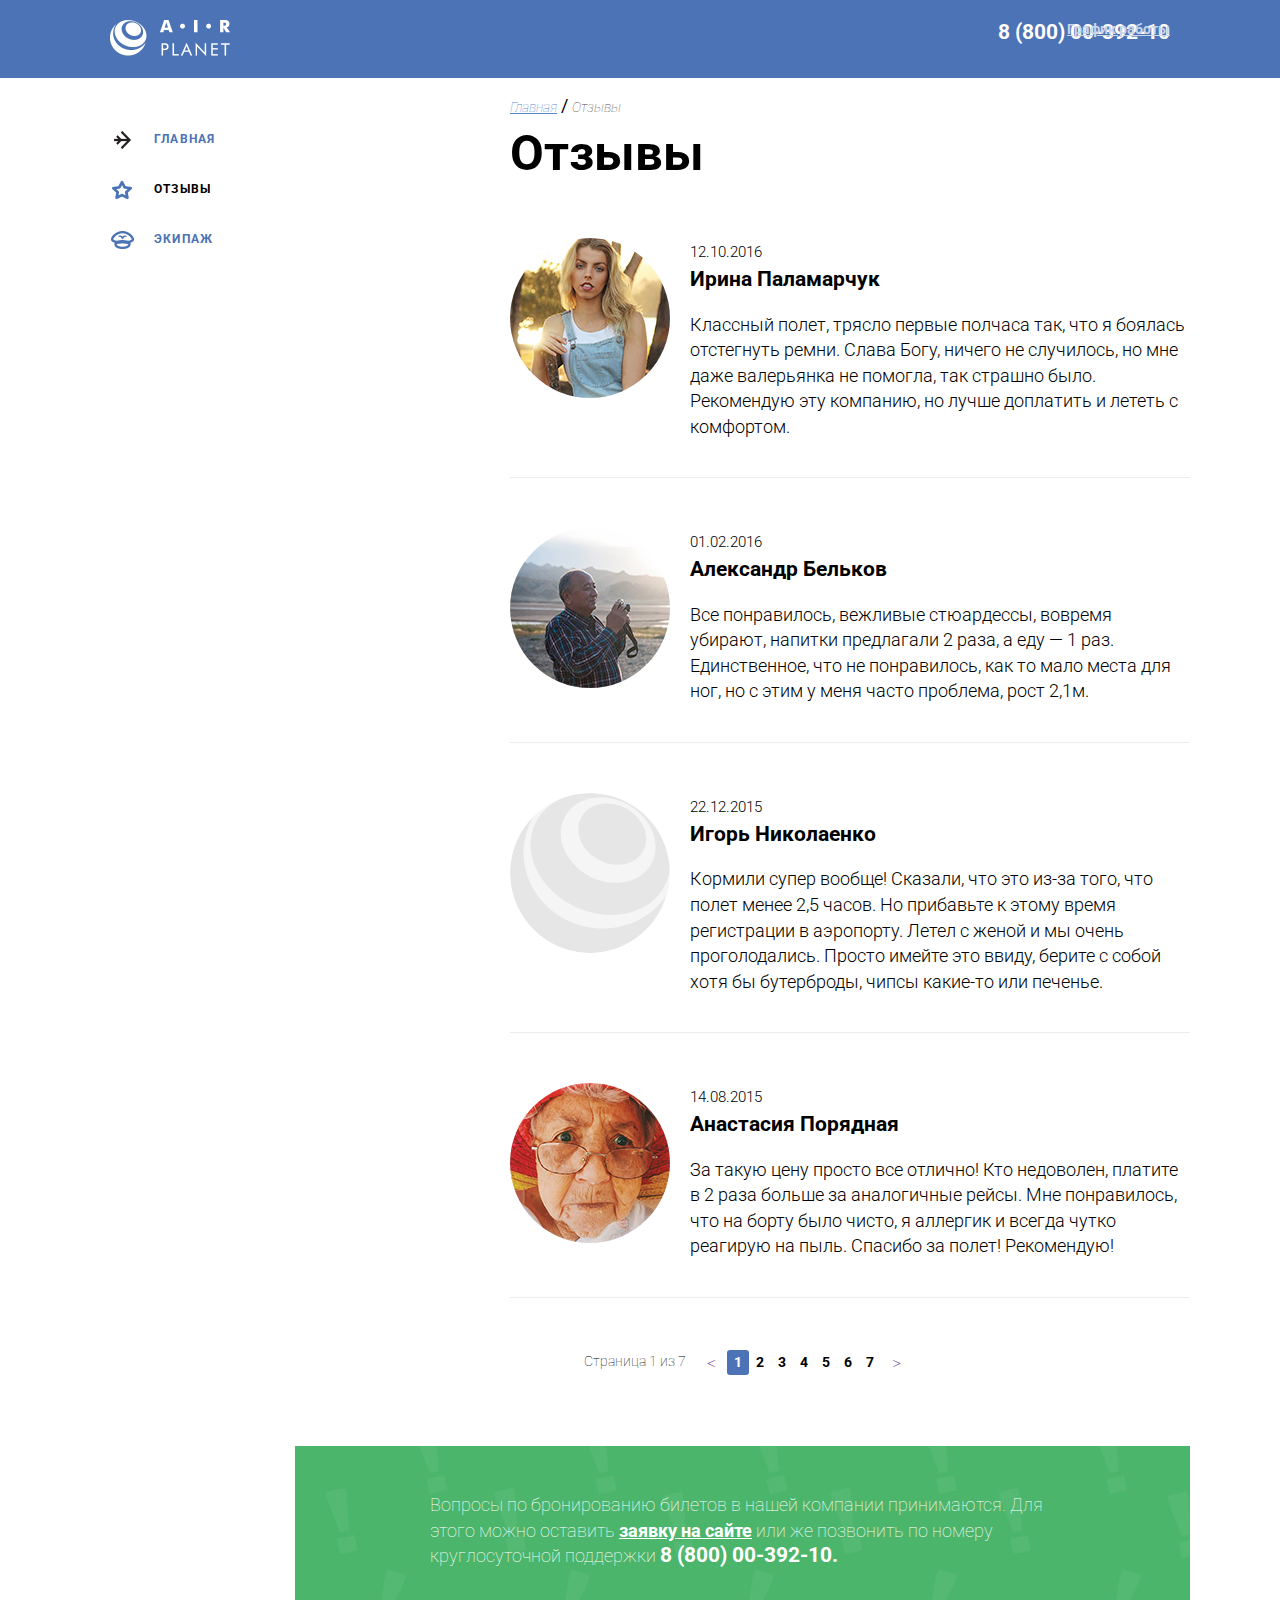
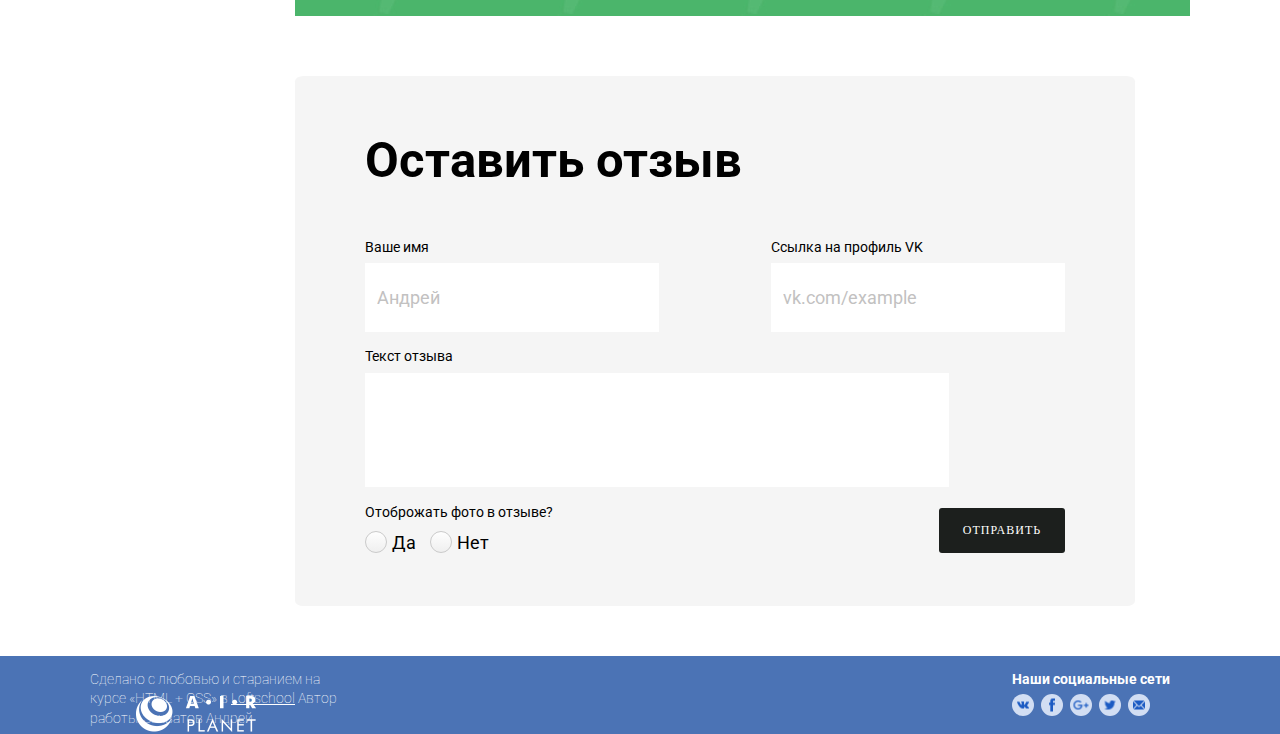
==== comments.html @ 5d34cf7e "Поправил лого в хедере. Завел тег main c классом main. В сайдбаре маргин заменил на паддинг. Заменил" ====
<!DOCTYPE html>
<html lang="ru">

<head>
  <meta charset="UTF-8">
  <meta name="viewport" content="width=device-width, initial-scale=1.0">
  <meta http-equiv="X-UA-Compatible" content="ie=edge">
  <title>Отзывы</title>
  <link href="https://fonts.googleapis.com/css?family=Roboto:100i,300,300i,400,700&amp;subset=cyrillic,cyrillic-ext" rel="stylesheet">
  <link rel="stylesheet" href="../css/comments.css" />
</head>

<body>
  <div class="wrapper">
    <header class="header">
      <div class="container header__container">
        <a href="" class="logo"> <img src="../img/logo_header.png" class="logo__image" alt="Логотип" /> </a>
        <address class="contacts">
          <a href="tel:+78000039210" class="contacts__phone">8 (800) 00-392-10</a>
          <a href="#" class="contacts__shedule">График работы</a>
        </address>
      </div>
    </header>
    <div class="page">
      <div class="container">
        <aside class="sidebar">
          <nav class="menu">
            <ul class="menu__list">
              <li class="menu__item">
                <a href="./index.html" class="menu__link menu__link--main">Главная
                </a>
              </li>
              <li class="menu__item menu__item--active">
                <a href="./comments.html" class="menu__link menu__link--feed">Отзывы
                </a>
              </li>
              <li class="menu__item">
                <a href="#" class="menu__link menu__link--team">Экипаж
                </a>
              </li>
            </ul>
          </nav>
        </aside>

        <div class="page-content">
          <div class="page__nav">
            <a href="index.html" class="main-nav__link">Главная</a> / <a href="comments.html" 
            class="main-nav__link main-nav__link--enable">Отзывы</a>
          </div>
          <div class="page__feed">
            <h2 class="section-title">Отзывы</h2>
            <ul class="main-feed__elements">
              <li class="main-feed__element-body">
                <div class="main-feed__body-photo"><img src="../img/comment-1.jpg" class="main-feed__pic" alt="аватар"></div>
                <div class="main-feed__body-review">
                  <span class="main-feed__review-date">12.10.2016</span>
                  <h3 class="main-feed__review-name">Ирина Паламарчук</h3>
                  <p class="main-feed__review-text">
                    Классный полет, трясло первые полчаса так, что я боялась отстегнуть ремни. Слава Богу, ничего не
                    случилось, но мне даже валерьянка не помогла, так страшно было. Рекомендую эту компанию, но лучше
                    доплатить и лететь с комфортом.
                  </p>

                </div>
              </li>
              <li class="main-feed__element-body">
                <div class="main-feed__body-photo"><img src="../img/comment-2.jpg" class="main-feed__pic" alt="аватар"></div>
                <div class="main-feed__body-review">
                  <span class="main-feed__review-date">01.02.2016</span>
                  <h3 class="main-feed__review-name">Александр Бельков</h3>
                  <p class="main-feed__review-text">
                    Все понравилось, вежливые стюардессы, вовремя убирают, напитки предлагали 2 раза, а еду &mdash; 1
                    раз. Единственное, что не понравилось, как то мало места для ног, но с этим у меня часто проблема,
                    рост 2,1м.
                  </p>
                </div>
              </li>
              <li class="main-feed__element-body">
                <div class="main-feed__body-photo"><img src="../img/comment-3.png" class="main-feed__pic" alt="аватар"></div>
                <div class="main-feed__body-review">
                  <span class="main-feed__review-date">22.12.2015</span>
                  <h3 class="main-feed__review-name">Игорь Николаенко</h3>
                  <p class="main-feed__review-text">
                    Кормили супер вообще! Сказали, что это из-за того, что полет менее 2,5 часов. Но прибавьте к этому
                    время регистрации в аэропорту. Летел с женой и мы очень проголодались. Просто имейте это ввиду,
                    берите с собой хотя бы бутерброды, чипсы какие-то или печенье.
                  </p>
                </div>
              </li>
              <li class="main-feed__element-body">
                <div class="main-feed__body-photo"><img src="../img/comment-4.jpg" class="main-feed__pic" alt=""></div>
                <div class="main-feed__body-review">
                  <span class="main-feed__review-date">14.08.2015</span>
                  <h3 class="main-feed__review-name">Анастасия Порядная</h3>
                  <p class="main-feed__review-text">
                    За такую цену просто все отлично! Кто недоволен, платите в 2 раза больше за аналогичные рейсы. Мне
                    понравилось, что на борту было чисто, я аллергик и всегда чутко реагирую на пыль. Спасибо за полет!
                    Рекомендую!
                  </p>
                </div>
              </li>
            </ul>
          </div>
          <div class="pagination">
            <div class="pagination__display">Страница 1 из 7</div>
            <div class="pagination__controlls">
              <a href="" class="pagination__butt pagination__prev">
                <</a> <ul class="pagination__list">
                  <li class="pagination__item pagination__item_active">
                    <a href="#" class="pagination__link">1</a>
                  </li>
                  <li class="pagination__item">
                    <a href="#" class="pagination__link">2</a>
                  </li>
                  <li class="pagination__item">
                    <a href="#" class="pagination__link">3</a>
                  </li>
                  <li class="pagination__item">
                    <a href="#" class="pagination__link">4</a>
                  </li>
                  <li class="pagination__item">
                    <a href="#" class="pagination__link">5</a>
                  </li>
                  <li class="pagination__item">
                    <a href="#" class="pagination__link">6</a>
                  </li>
                  <li class="pagination__item">
                    <a href="#" class="pagination__link">7</a>
                  </li>
                  </ul>
                  <a href="" class="pagination__butt pagination__next">></a>
            </div>
          </div>
          <div class="page__text">
            <div class="page__text-container">
            <p class="page-text__paragraph">Вопросы по бронированию билетов в нашей компании принимаются. Для этого
              можно оставить
              <a href="#" class="page__text-link">заявку на сайте</a> или же позвонить по номеру круглосуточной
              поддержки
              <a href="tel:+78000039210" class="contacts__phone">8 (800) 00-392-10.</a></p>
            </div>
          </div>
          <div class="main-addfeed">
            <h2 class="section-title">Оставить отзыв</h2>
            <form action="#" class="main-addfeed__form" method="POST">
              <div class="main-addfeed__name">
                <label for="name" class="main-addfeed__label">Ваше имя</label>
                <input type="text" class="main-addfeed__input" id="name" placeholder="Андрей">
              </div>
              <div class="main-addfeed__link">
                <label for="link__vk" class="main-addfeed__label">Ссылка на профиль VK</label>
                <input type="url" class="main-addfeed__input" id="link__vk" placeholder="vk.com/example">
              </div>
              <div class="main-addfeed__review">
                <label for="text" class="main-addfeed__label">Текст отзыва</label>
                <textarea name="reviewstext" class="main-addfeed__text" id="text" placeholder="Мне понравилось">
                                  </textarea>
              </div>
              <div class="main-addfeed__select">
                <span class="main-addfeed__select-caption">Отоброжать фото в отзыве?</span>
                <input type="radio" name="photo" class="main-addfeed__value" value="yes" id="add__yes">
                <label for="add__yes" class="main-addfeed__label-value">Да</label>
                <input type="radio" name="photo" class="main-addfeed__value" value="no" id="add__no">
                <label for="add__no" class="main-addfeed__label-value">Нет</label>
              </div>
              <input type="submit" class="main-addfeed__submit" value="отправить">
            </form>
          </div>
        </div>
      </div>
      <footer class="footer">
        <div class="container footer__container">
          <p class="footer__text">Сделано с любовью и старанием на курсе &#171;HTML + CSS&#187; в <a href="loftschool.com">Loftschool</a>
            Автор работы: Захватов Андрей</p>
          <a href="" class="logo"><img src="../img/logo_header.png" class="footer__logo" alt="Логотип"></a>
          <div class="social">
            <p class="social__text">Наши социальные сети</p>
            <ul class="social__icons">
              <li class="soc__item">
                <a href="#" class="soc__link">
                  <div class="soc__icon">
                    <img src="../img/vk.png" class="soc__icon-picture" alt="Иконка vk">
                  </div>
                </a>
              </li>
              <li class="soc__item">
                <a href="#" class="soc__link">
                  <div class="soc__icon">
                    <img src="../img/fb.png" class="soc__icon-picture" alt="Иконка fb">
                  </div>
                </a>
              </li>
              <li class="soc__item">
                <a href="#" class="soc__link">
                  <div class="soc__icon">
                    <img src="../img/google.png" class="soc__icon-picture" alt="Иконка google">
                  </div>
                </a>
              </li>
              <li class="soc__item">
                <a href="#" class="soc__link">
                  <div class="soc__icon">
                    <img src="../img/twitter.png" class="soc__icon-picture" alt="Иконка tw">
                  </div>
                </a>
              </li>
              <li class="soc__item">
                <a href="#" class="soc__link">
                  <div class="soc__icon">
                    <img src="../img/mail.png" class="soc__icon-picture" alt="Иконка mail">
                  </div>
                </a>
              </li>
            </ul>
          </div>
        </div>
      </footer>
    </div>
  </div>
</body>

</html>
---- css/comments.css ----
@import url('./layout/normalize.css');
@import url('./layout/base.css');

@import url('./blocks/header.css');
@import url('./blocks/logo.css');
@import url('./blocks/contacts.css');
@import url('./blocks/sidebar.css');
@import url('./blocks/page-content.css');
@import url('./blocks/section-title.css');
@import url('./blocks/pagination.css');
@import url('./blocks/footer.css');
@import url('./blocks/socials.css');

.page__feed {
  margin-left: 215px;
}

.main-feed__elements {
  display: flex;
  flex-flow: wrap column;
}

.main-feed__element-body {
  display: flex;
  margin-bottom: 50px;
  border-bottom: 1px solid rgba(191, 191, 191, 0.3);
  padding-bottom: 20px;
}

.main-feed__body-photo {
  margin-right: 20px;
}

.main-feed__review-date {
  font-weight: 300;
  font-size: 15px;
}

.main-feed__review-text {
  font-weight: 300;
}

.main-feed__review-name {
  font-weight: bold;
}

.main-feed__pic {
  border-radius: 50%;
}

.page__nav {
  margin-left: 215px;
}


.main-nav__link {
  font-size: 14px;
  font-weight: 100;
  font-style: italic;
  color: #5685d2;
}
.main-nav__link--enable {
  text-decoration: none;
  color: #4e4c4c;
}


.page__text {
  height: 170px;
  background-image: url(../img/green-background.jpg);
  display: flex;
  align-items: center;
  color: white;
  font-size: 18px;
  font-weight: lighter;
  margin-bottom: 60px;
}
.page__text a {
  font-weight: bold;
  color: white;
}
.page__text-container {
  width: 625px;
  margin: 0 auto;
}



/* Форма */
.main-addfeed {
  padding: 50px 70px;
  width: 700px;
  min-height: 430px;
  background: #f5f5f5;
  margin-bottom: 50px;
  border-radius: 1%;
}

.main-addfeed__form {
  position: relative;
  bottom: 12px;
}
.main-addfeed__label,
.main-addfeed__select-caption {
  display: table;
  font-size: 14px;
  font-weight: 300px; 
}
.main-addfeed__name {
  margin-top: 5px;
  float: left;
}

.main-addfeed__link {
  margin-top: 5px;
  float: right;
}
.main-addfeed__input {
  margin-top: 5px;
  padding: 10px; 
  width: 270px;
  height: 45px;
  outline: none;
  border: 2px solid transparent;
}

.main-addfeed__review {
  margin-top: 15px;
  display: inline-block;
}

.main-addfeed__text {
  margin-top: 6px;
  padding: 10px;
  width: 560px;
  height: 90px;
  resize: none;
  outline: none;
  border: 2px solid transparent;
}

.main-addfeed__input:focus,
.main-addfeed__text:focus {
  border-color: #f89513;
  border-radius: 3px; 
}

.main-addfeed__input::-webkit-input-placeholder {
  color: #c2c1c1;
}

.main-addfeed__select {
  margin-top: 10px;
  float: left;
  height: 50px;
}

.main-addfeed__value {
  display: none;
}

.main-addfeed__label-value {
  margin: 4px 0 0 10px;
  display: inline-block;
  cursor: pointer;
}

.main-addfeed__label-value:nth-child(3) {
  margin: 0;
}

#add__yes:checked + .main-addfeed__label-value,
#add__no:checked + .main-addfeed__label-value {
  color: #f89513;
}

.main-addfeed__label-value:before {
  position: relative;
  top: 4px;
  margin-right: 5px;
  content: "";
  display: inline-block;
  width: 20px;
  height: 20px;
  border: 1px solid #cacaca;
  border-radius: 50%;
  background: linear-gradient(to bottom, #fefefe 0%,#efefef 100%); /* W3C, IE10+, FF16+, Chrome26+, Opera12+, Safari7+ */
}

.main-addfeed__label-value:before {
  padding-right: 0;
}

.main-addfeed__value:checked + .main-addfeed__label-value:before {
  border: 1px solid #f89513;
}

.main-addfeed__value:checked + .main-addfeed__label-value::after {
  content: "";
  position: relative;
  left: 7px;
  bottom: 16px;
  display: block;
  width: 8px;
  height: 8px;
  background: #f89513 no-repeat;
  border-radius: 50%;
}

.main-addfeed__submit {
  margin-top: 15px;
  float: right;
  cursor: pointer;
  display: block;
  height: 45px;
  width: 126px;
  font-family: "OpenSans-Bold";
  font-size: 12px;
  letter-spacing: 1px;
  text-transform: uppercase;
  color: white;
  border: none;
  outline: none;
  border-radius: 3px;
  background: #1c1f1d
}
/* Конец формы */
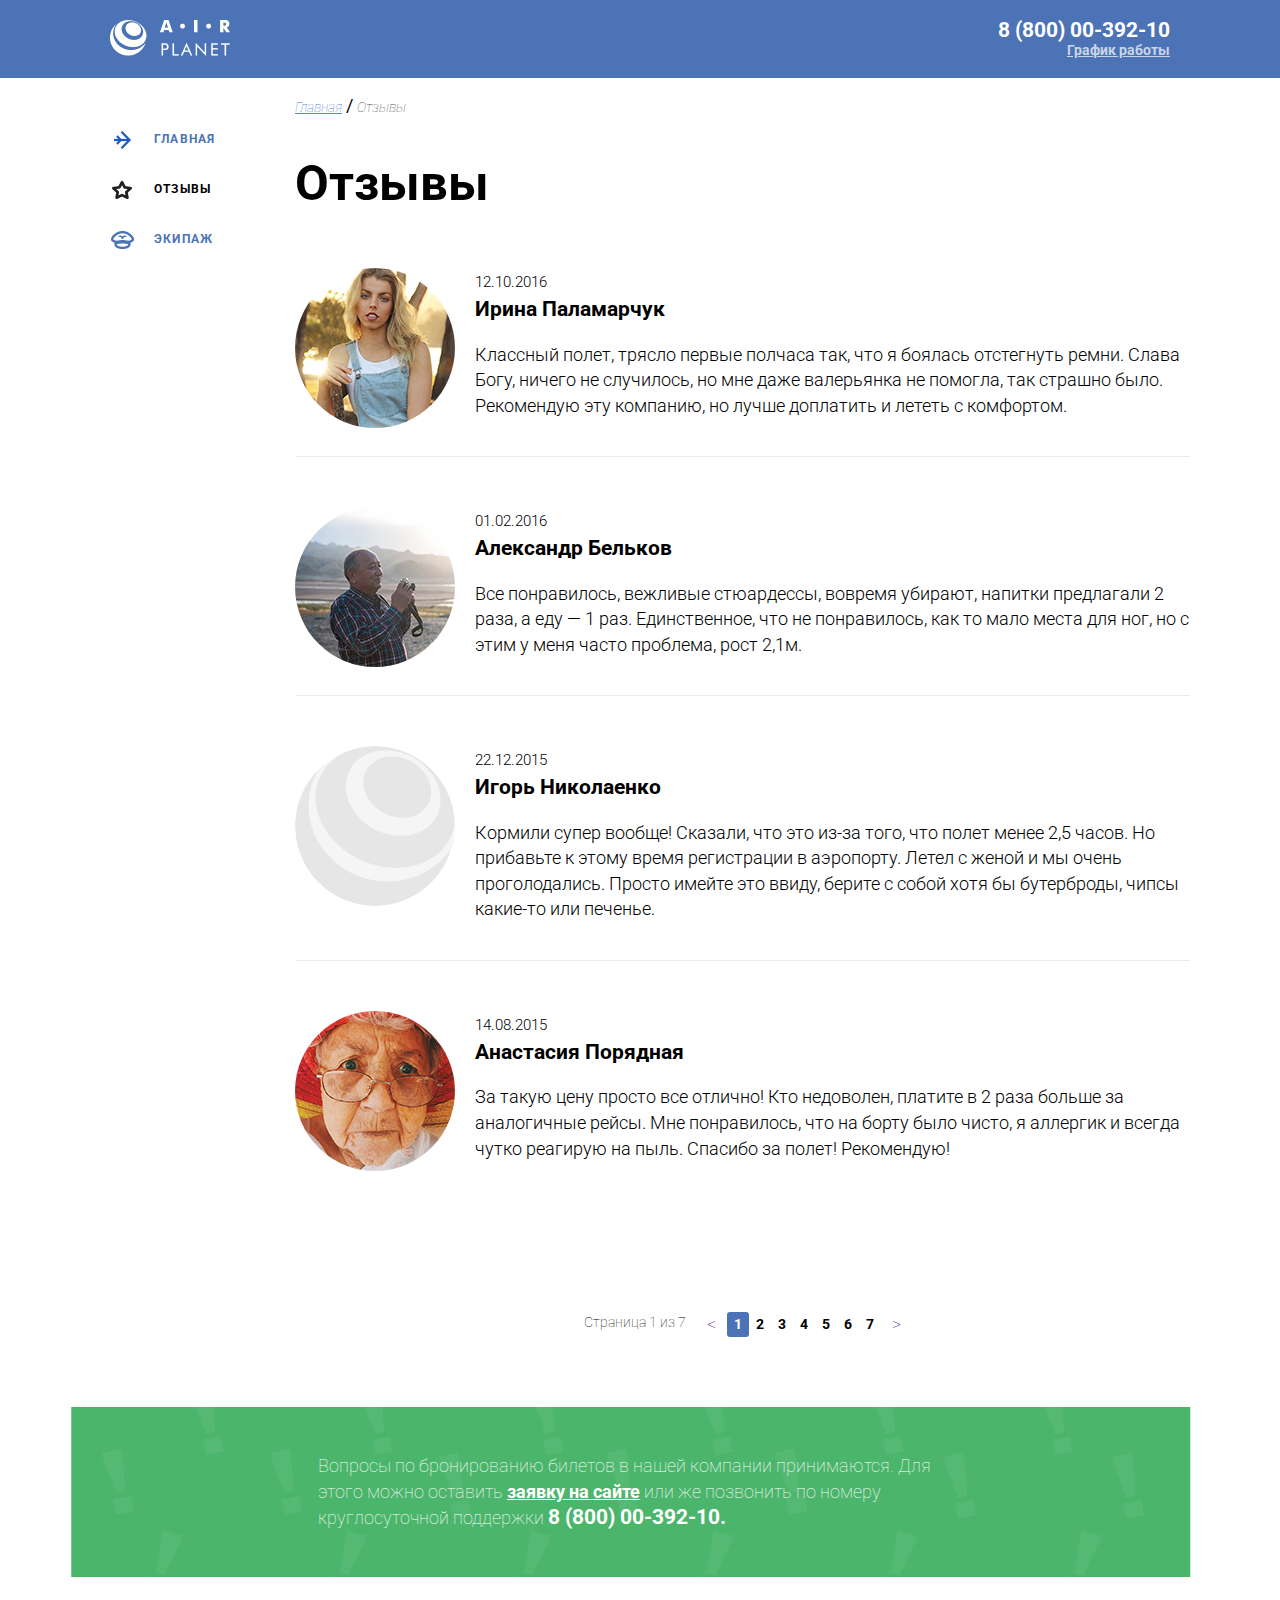
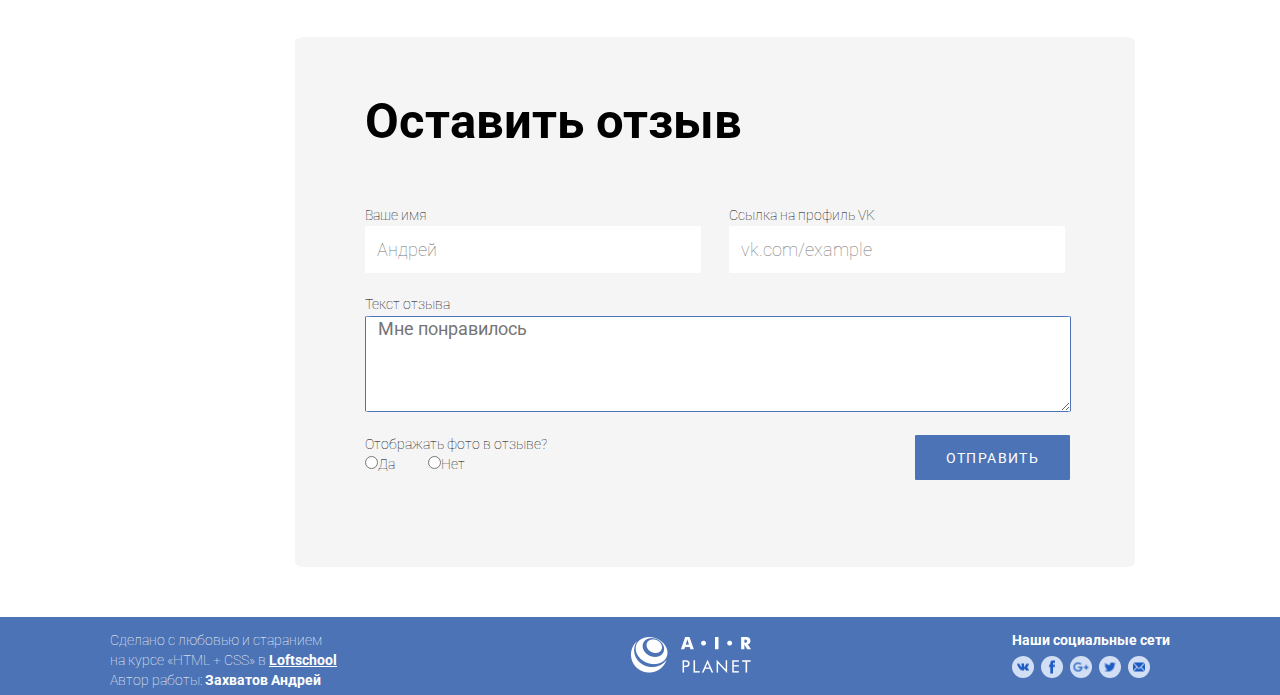
==== commit 1dedb96c: "Загрузил файлы для задания от 3 недели" ====
--- a/comments.html
+++ b/comments.html
@@ -5,217 +5,224 @@
   <meta charset="UTF-8">
   <meta name="viewport" content="width=device-width, initial-scale=1.0">
   <meta http-equiv="X-UA-Compatible" content="ie=edge">
-  <title>Отзывы</title>
-  <link href="https://fonts.googleapis.com/css?family=Roboto:100i,300,300i,400,700&amp;subset=cyrillic,cyrillic-ext" rel="stylesheet">
-  <link rel="stylesheet" href="../css/comments.css" />
+  <title>Document</title>
+  <link href="https://fonts.googleapis.com/css?family=Roboto:300,400,700&amp;subset=cyrillic,cyrillic-ext" rel="stylesheet">
+  <link rel="stylesheet" href="./css/main.css" />
 </head>
 
 <body>
   <div class="wrapper">
-    <header class="header">
-      <div class="container header__container">
-        <a href="" class="logo"> <img src="../img/logo_header.png" class="logo__image" alt="Логотип" /> </a>
-        <address class="contacts">
-          <a href="tel:+78000039210" class="contacts__phone">8 (800) 00-392-10</a>
-          <a href="#" class="contacts__shedule">График работы</a>
-        </address>
-      </div>
-    </header>
-    <div class="page">
-      <div class="container">
-        <aside class="sidebar">
-          <nav class="menu">
-            <ul class="menu__list">
-              <li class="menu__item">
-                <a href="./index.html" class="menu__link menu__link--main">Главная
-                </a>
-              </li>
-              <li class="menu__item menu__item--active">
-                <a href="./comments.html" class="menu__link menu__link--feed">Отзывы
-                </a>
-              </li>
-              <li class="menu__item">
-                <a href="#" class="menu__link menu__link--team">Экипаж
-                </a>
-              </li>
-            </ul>
-          </nav>
-        </aside>
-
-        <div class="page-content">
-          <div class="page__nav">
-            <a href="index.html" class="main-nav__link">Главная</a> / <a href="comments.html" 
-            class="main-nav__link main-nav__link--enable">Отзывы</a>
-          </div>
-          <div class="page__feed">
-            <h2 class="section-title">Отзывы</h2>
-            <ul class="main-feed__elements">
-              <li class="main-feed__element-body">
-                <div class="main-feed__body-photo"><img src="../img/comment-1.jpg" class="main-feed__pic" alt="аватар"></div>
-                <div class="main-feed__body-review">
-                  <span class="main-feed__review-date">12.10.2016</span>
-                  <h3 class="main-feed__review-name">Ирина Паламарчук</h3>
-                  <p class="main-feed__review-text">
-                    Классный полет, трясло первые полчаса так, что я боялась отстегнуть ремни. Слава Богу, ничего не
-                    случилось, но мне даже валерьянка не помогла, так страшно было. Рекомендую эту компанию, но лучше
-                    доплатить и лететь с комфортом.
-                  </p>
-
-                </div>
-              </li>
-              <li class="main-feed__element-body">
-                <div class="main-feed__body-photo"><img src="../img/comment-2.jpg" class="main-feed__pic" alt="аватар"></div>
-                <div class="main-feed__body-review">
-                  <span class="main-feed__review-date">01.02.2016</span>
-                  <h3 class="main-feed__review-name">Александр Бельков</h3>
-                  <p class="main-feed__review-text">
-                    Все понравилось, вежливые стюардессы, вовремя убирают, напитки предлагали 2 раза, а еду &mdash; 1
-                    раз. Единственное, что не понравилось, как то мало места для ног, но с этим у меня часто проблема,
-                    рост 2,1м.
-                  </p>
-                </div>
-              </li>
-              <li class="main-feed__element-body">
-                <div class="main-feed__body-photo"><img src="../img/comment-3.png" class="main-feed__pic" alt="аватар"></div>
-                <div class="main-feed__body-review">
-                  <span class="main-feed__review-date">22.12.2015</span>
-                  <h3 class="main-feed__review-name">Игорь Николаенко</h3>
-                  <p class="main-feed__review-text">
-                    Кормили супер вообще! Сказали, что это из-за того, что полет менее 2,5 часов. Но прибавьте к этому
-                    время регистрации в аэропорту. Летел с женой и мы очень проголодались. Просто имейте это ввиду,
-                    берите с собой хотя бы бутерброды, чипсы какие-то или печенье.
-                  </p>
-                </div>
-              </li>
-              <li class="main-feed__element-body">
-                <div class="main-feed__body-photo"><img src="../img/comment-4.jpg" class="main-feed__pic" alt=""></div>
-                <div class="main-feed__body-review">
-                  <span class="main-feed__review-date">14.08.2015</span>
-                  <h3 class="main-feed__review-name">Анастасия Порядная</h3>
-                  <p class="main-feed__review-text">
-                    За такую цену просто все отлично! Кто недоволен, платите в 2 раза больше за аналогичные рейсы. Мне
-                    понравилось, что на борту было чисто, я аллергик и всегда чутко реагирую на пыль. Спасибо за полет!
-                    Рекомендую!
-                  </p>
-                </div>
-              </li>
-            </ul>
-          </div>
-          <div class="pagination">
-            <div class="pagination__display">Страница 1 из 7</div>
-            <div class="pagination__controlls">
-              <a href="" class="pagination__butt pagination__prev">
-                <</a> <ul class="pagination__list">
-                  <li class="pagination__item pagination__item_active">
-                    <a href="#" class="pagination__link">1</a>
-                  </li>
-                  <li class="pagination__item">
-                    <a href="#" class="pagination__link">2</a>
-                  </li>
-                  <li class="pagination__item">
-                    <a href="#" class="pagination__link">3</a>
-                  </li>
-                  <li class="pagination__item">
-                    <a href="#" class="pagination__link">4</a>
-                  </li>
-                  <li class="pagination__item">
-                    <a href="#" class="pagination__link">5</a>
-                  </li>
-                  <li class="pagination__item">
-                    <a href="#" class="pagination__link">6</a>
-                  </li>
-                  <li class="pagination__item">
-                    <a href="#" class="pagination__link">7</a>
-                  </li>
-                  </ul>
-                  <a href="" class="pagination__butt pagination__next">></a>
-            </div>
-          </div>
-          <div class="page__text">
-            <div class="page__text-container">
-            <p class="page-text__paragraph">Вопросы по бронированию билетов в нашей компании принимаются. Для этого
-              можно оставить
-              <a href="#" class="page__text-link">заявку на сайте</a> или же позвонить по номеру круглосуточной
-              поддержки
-              <a href="tel:+78000039210" class="contacts__phone">8 (800) 00-392-10.</a></p>
-            </div>
-          </div>
-          <div class="main-addfeed">
-            <h2 class="section-title">Оставить отзыв</h2>
-            <form action="#" class="main-addfeed__form" method="POST">
-              <div class="main-addfeed__name">
-                <label for="name" class="main-addfeed__label">Ваше имя</label>
-                <input type="text" class="main-addfeed__input" id="name" placeholder="Андрей">
+    <div class="wrapper__content">
+      <header class="header">
+        <div class="container header__container">
+          <a href="./index.html" class="logo"> <img src="./img/logo_header.png" class="logo__image" alt="Логотип" />
+          </a>
+          <address class="contacts">
+            <a href="tel:+78000039210" class="contacts__phone">8 (800) 00-392-10</a>
+            <a href="#" class="contacts__shedule">График работы</a>
+          </address>
+        </div>
+      </header>
+      <div class="page">
+        <div class="container">
+          <aside class="sidebar">
+            <nav class="menu">
+              <ul class="menu__list">
+                <li class="menu__item">
+                  <a href="./index.html" class="menu__link menu__link--main">Главная
+                  </a>
+                </li>
+                <li class="menu__item menu__item--active">
+                  <a href="./comments.html" class="menu__link menu__link--feed">Отзывы
+                  </a>
+                </li>
+                <li class="menu__item">
+                  <a href="./team.html" class="menu__link menu__link--team">Экипаж
+                  </a>
+                </li>
+              </ul>
+            </nav>
+          </aside>
+          <main class="main-content">
+            <div class="page__nav">
+              <a href="./index.html" class="main-nav__link">Главная</a> / <a href="./comments.html" class="main-nav__link main-nav__link--enable">Отзывы</a>
+            </div>
+            <div class="page__feed">
+              <h2 class="section-title">Отзывы</h2>
+              <ul class="main-feed__elements">
+                <li class="main-feed__element-body">
+                  <div class="main-feed__body-photo"><img src="../img/comment-1.jpg" class="main-feed__pic" alt="аватар"></div>
+                  <div class="main-feed__body-review">
+                    <span class="main-feed__review-date">12.10.2016</span>
+                    <h3 class="main-feed__review-name">Ирина Паламарчук</h3>
+                    <p class="main-feed__review-text">
+                      Классный полет, трясло первые полчаса так, что я боялась отстегнуть ремни. Слава Богу, ничего не
+                      случилось, но мне даже валерьянка не помогла, так страшно было. Рекомендую эту компанию, но лучше
+                      доплатить и лететь с комфортом.
+                    </p>
+
+                  </div>
+                </li>
+                <li class="main-feed__element-body">
+                  <div class="main-feed__body-photo"><img src="../img/comment-2.jpg" class="main-feed__pic" alt="аватар"></div>
+                  <div class="main-feed__body-review">
+                    <span class="main-feed__review-date">01.02.2016</span>
+                    <h3 class="main-feed__review-name">Александр Бельков</h3>
+                    <p class="main-feed__review-text">
+                      Все понравилось, вежливые стюардессы, вовремя убирают, напитки предлагали 2 раза, а еду &mdash; 1
+                      раз. Единственное, что не понравилось, как то мало места для ног, но с этим у меня часто
+                      проблема,
+                      рост 2,1м.
+                    </p>
+                  </div>
+                </li>
+                <li class="main-feed__element-body">
+                  <div class="main-feed__body-photo"><img src="../img/comment-3.png" class="main-feed__pic" alt="аватар"></div>
+                  <div class="main-feed__body-review">
+                    <span class="main-feed__review-date">22.12.2015</span>
+                    <h3 class="main-feed__review-name">Игорь Николаенко</h3>
+                    <p class="main-feed__review-text">
+                      Кормили супер вообще! Сказали, что это из-за того, что полет менее 2,5 часов. Но прибавьте к
+                      этому
+                      время регистрации в аэропорту. Летел с женой и мы очень проголодались. Просто имейте это ввиду,
+                      берите с собой хотя бы бутерброды, чипсы какие-то или печенье.
+                    </p>
+                  </div>
+                </li>
+                <li class="main-feed__element-body">
+                  <div class="main-feed__body-photo"><img src="../img/comment-4.jpg" class="main-feed__pic" alt=""></div>
+                  <div class="main-feed__body-review">
+                    <span class="main-feed__review-date">14.08.2015</span>
+                    <h3 class="main-feed__review-name">Анастасия Порядная</h3>
+                    <p class="main-feed__review-text">
+                      За такую цену просто все отлично! Кто недоволен, платите в 2 раза больше за аналогичные рейсы.
+                      Мне
+                      понравилось, что на борту было чисто, я аллергик и всегда чутко реагирую на пыль. Спасибо за
+                      полет!
+                      Рекомендую!
+                    </p>
+                  </div>
+                </li>
+              </ul>
+            </div>
+            <div class="pagination">
+              <div class="pagination__display">Страница 1 из 7</div>
+              <div class="pagination__controlls">
+                <a href="" class="pagination__butt pagination__prev">
+                  <</a> <ul class="pagination__list">
+                    <li class="pagination__item pagination__item_active">
+                      <a href="#" class="pagination__link">1</a>
+                    </li>
+                    <li class="pagination__item">
+                      <a href="#" class="pagination__link">2</a>
+                    </li>
+                    <li class="pagination__item">
+                      <a href="#" class="pagination__link">3</a>
+                    </li>
+                    <li class="pagination__item">
+                      <a href="#" class="pagination__link">4</a>
+                    </li>
+                    <li class="pagination__item">
+                      <a href="#" class="pagination__link">5</a>
+                    </li>
+                    <li class="pagination__item">
+                      <a href="#" class="pagination__link">6</a>
+                    </li>
+                    <li class="pagination__item">
+                      <a href="#" class="pagination__link">7</a>
+                    </li>
+                    </ul>
+                    <a href="" class="pagination__butt pagination__next">></a>
               </div>
-              <div class="main-addfeed__link">
-                <label for="link__vk" class="main-addfeed__label">Ссылка на профиль VK</label>
-                <input type="url" class="main-addfeed__input" id="link__vk" placeholder="vk.com/example">
+            </div>
+            <div class="page__text">
+              <div class="page__text-container">
+                <p class="page-text__paragraph">Вопросы по бронированию билетов в нашей компании принимаются. Для этого
+                  можно оставить
+                  <a href="#" class="page__text-link">заявку на сайте</a> или же позвонить по номеру круглосуточной
+                  поддержки
+                  <a href="tel:+78000039210" class="contacts__phone">8 (800) 00-392-10.</a></p>
               </div>
-              <div class="main-addfeed__review">
-                <label for="text" class="main-addfeed__label">Текст отзыва</label>
-                <textarea name="reviewstext" class="main-addfeed__text" id="text" placeholder="Мне понравилось">
-                                  </textarea>
-              </div>
-              <div class="main-addfeed__select">
-                <span class="main-addfeed__select-caption">Отоброжать фото в отзыве?</span>
-                <input type="radio" name="photo" class="main-addfeed__value" value="yes" id="add__yes">
-                <label for="add__yes" class="main-addfeed__label-value">Да</label>
-                <input type="radio" name="photo" class="main-addfeed__value" value="no" id="add__no">
-                <label for="add__no" class="main-addfeed__label-value">Нет</label>
-              </div>
-              <input type="submit" class="main-addfeed__submit" value="отправить">
-            </form>
-          </div>
+            </div>
+            <div class="main-addfeed">
+              <h2 class="section-title">Оставить отзыв</h2>
+              <form action="#" class="main-addfeed__form" method="POST">
+                <div class="addfeed-container">
+                  <div class="main-addfeed__name">
+                    <label for="name" class="main-addfeed__label">Ваше имя</label>
+                    <input type="text" class="main-addfeed__input" placeholder="Андрей">
+                  </div>
+                  <div class="main-addfeed__link">
+                    <label for="link__vk" class="main-addfeed__label">Ссылка на профиль VK</label>
+                    <input type="url" class="main-addfeed__input" placeholder="vk.com/example">
+                  </div>
+                </div>
+                <div class="main-addfeed__review">
+                  <label for="text" class="main-addfeed__label">Текст отзыва</label>
+                  <textarea name="reviewstext" class="main-addfeed__text" placeholder="Мне понравилось"></textarea>
+                </div>
+                <div class="addfeed-container">
+                  <div class="main-addfeed__select">
+                    <span class="main-addfeed__select-caption">Отображать фото в отзыве?</span>
+                    <input type="radio" name="photo" class="main-addfeed__value" value="yes">Да
+                    <input type="radio" name="photo" class="main-addfeed__value" value="no">Нет
+                  </div>
+                  <input type="submit" class="main-addfeed__submit" value="отправить">
+                </div>
+              </form>
+            </div>
+          </main>
         </div>
       </div>
-      <footer class="footer">
-        <div class="container footer__container">
-          <p class="footer__text">Сделано с любовью и старанием на курсе &#171;HTML + CSS&#187; в <a href="loftschool.com">Loftschool</a>
-            Автор работы: Захватов Андрей</p>
-          <a href="" class="logo"><img src="../img/logo_header.png" class="footer__logo" alt="Логотип"></a>
-          <div class="social">
-            <p class="social__text">Наши социальные сети</p>
-            <ul class="social__icons">
-              <li class="soc__item">
-                <a href="#" class="soc__link">
-                  <div class="soc__icon">
-                    <img src="../img/vk.png" class="soc__icon-picture" alt="Иконка vk">
-                  </div>
-                </a>
-              </li>
-              <li class="soc__item">
-                <a href="#" class="soc__link">
-                  <div class="soc__icon">
-                    <img src="../img/fb.png" class="soc__icon-picture" alt="Иконка fb">
-                  </div>
-                </a>
-              </li>
-              <li class="soc__item">
-                <a href="#" class="soc__link">
-                  <div class="soc__icon">
-                    <img src="../img/google.png" class="soc__icon-picture" alt="Иконка google">
-                  </div>
-                </a>
-              </li>
-              <li class="soc__item">
-                <a href="#" class="soc__link">
-                  <div class="soc__icon">
-                    <img src="../img/twitter.png" class="soc__icon-picture" alt="Иконка tw">
-                  </div>
-                </a>
-              </li>
-              <li class="soc__item">
-                <a href="#" class="soc__link">
-                  <div class="soc__icon">
-                    <img src="../img/mail.png" class="soc__icon-picture" alt="Иконка mail">
-                  </div>
-                </a>
-              </li>
-            </ul>
-          </div>
+    </div>
+    <footer class="footer">
+      <div class="container footer__container">
+        <p class="footer-elem footer__text">Сделано с любовью и старанием <br>
+          на курсе &#171;HTML + CSS&#187; в <a href="loftschool.com"><b>Loftschool</b></a>
+          Автор работы: <b>Захватов Андрей</b></p>
+        <a href="./index.html" class="footer-elem footer__logo"><img src="./img/logo_header.png" alt="Логотип"></a>
+        <div class="footer-elem social">
+          <p class="social__text">Наши социальные сети</p>
+          <ul class="social__icons">
+            <li class="soc__item">
+              <a href="#" class="soc__link">
+                <div class="soc__icon">
+                  <img src="./img/vk.png" class="soc__icon-picture" alt="Иконка vk">
+                </div>
+              </a>
+            </li>
+            <li class="soc__item">
+              <a href="#" class="soc__link">
+                <div class="soc__icon">
+                  <img src="./img/fb.png" class="soc__icon-picture" alt="Иконка fb">
+                </div>
+              </a>
+            </li>
+            <li class="soc__item">
+              <a href="#" class="soc__link">
+                <div class="soc__icon">
+                  <img src="./img/google.png" class="soc__icon-picture" alt="Иконка google">
+                </div>
+              </a>
+            </li>
+            <li class="soc__item">
+              <a href="#" class="soc__link">
+                <div class="soc__icon">
+                  <img src="./img/twitter.png" class="soc__icon-picture" alt="Иконка tw">
+                </div>
+              </a>
+            </li>
+            <li class="soc__item">
+              <a href="#" class="soc__link">
+                <div class="soc__icon">
+                  <img src="./img/mail.png" class="soc__icon-picture" alt="Иконка mail">
+                </div>
+              </a>
+            </li>
+          </ul>
         </div>
-      </footer>
-    </div>
+      </div>
+    </footer>
   </div>
 </body>
 
--- a/css/main.css
+++ b/css/main.css
@@ -0,0 +1,21 @@
+@import url('./layout/normalize.css');
+@import url('./layout/base.css');
+
+@import url('./blocks/header.css');
+@import url('./blocks/logo.css');
+@import url('./blocks/contacts.css');
+@import url('./blocks/sidebar.css');
+@import url('./blocks/main-content.css');
+@import url('./blocks/airplane-image.css');
+@import url('./blocks/section-title.css');
+@import url('./blocks/page__nav.css');
+@import url('./blocks/page__feed.css');
+@import url('./blocks/page__team.css');
+@import url('./blocks/tariffs.css');
+@import url('./blocks/news.css');
+@import url('./blocks/partners.css');
+@import url('./blocks/pagination.css');
+@import url('./blocks/page__text.css');
+@import url('./blocks/main-addfeed.css');
+@import url('./blocks/footer.css');
+@import url('./blocks/socials.css');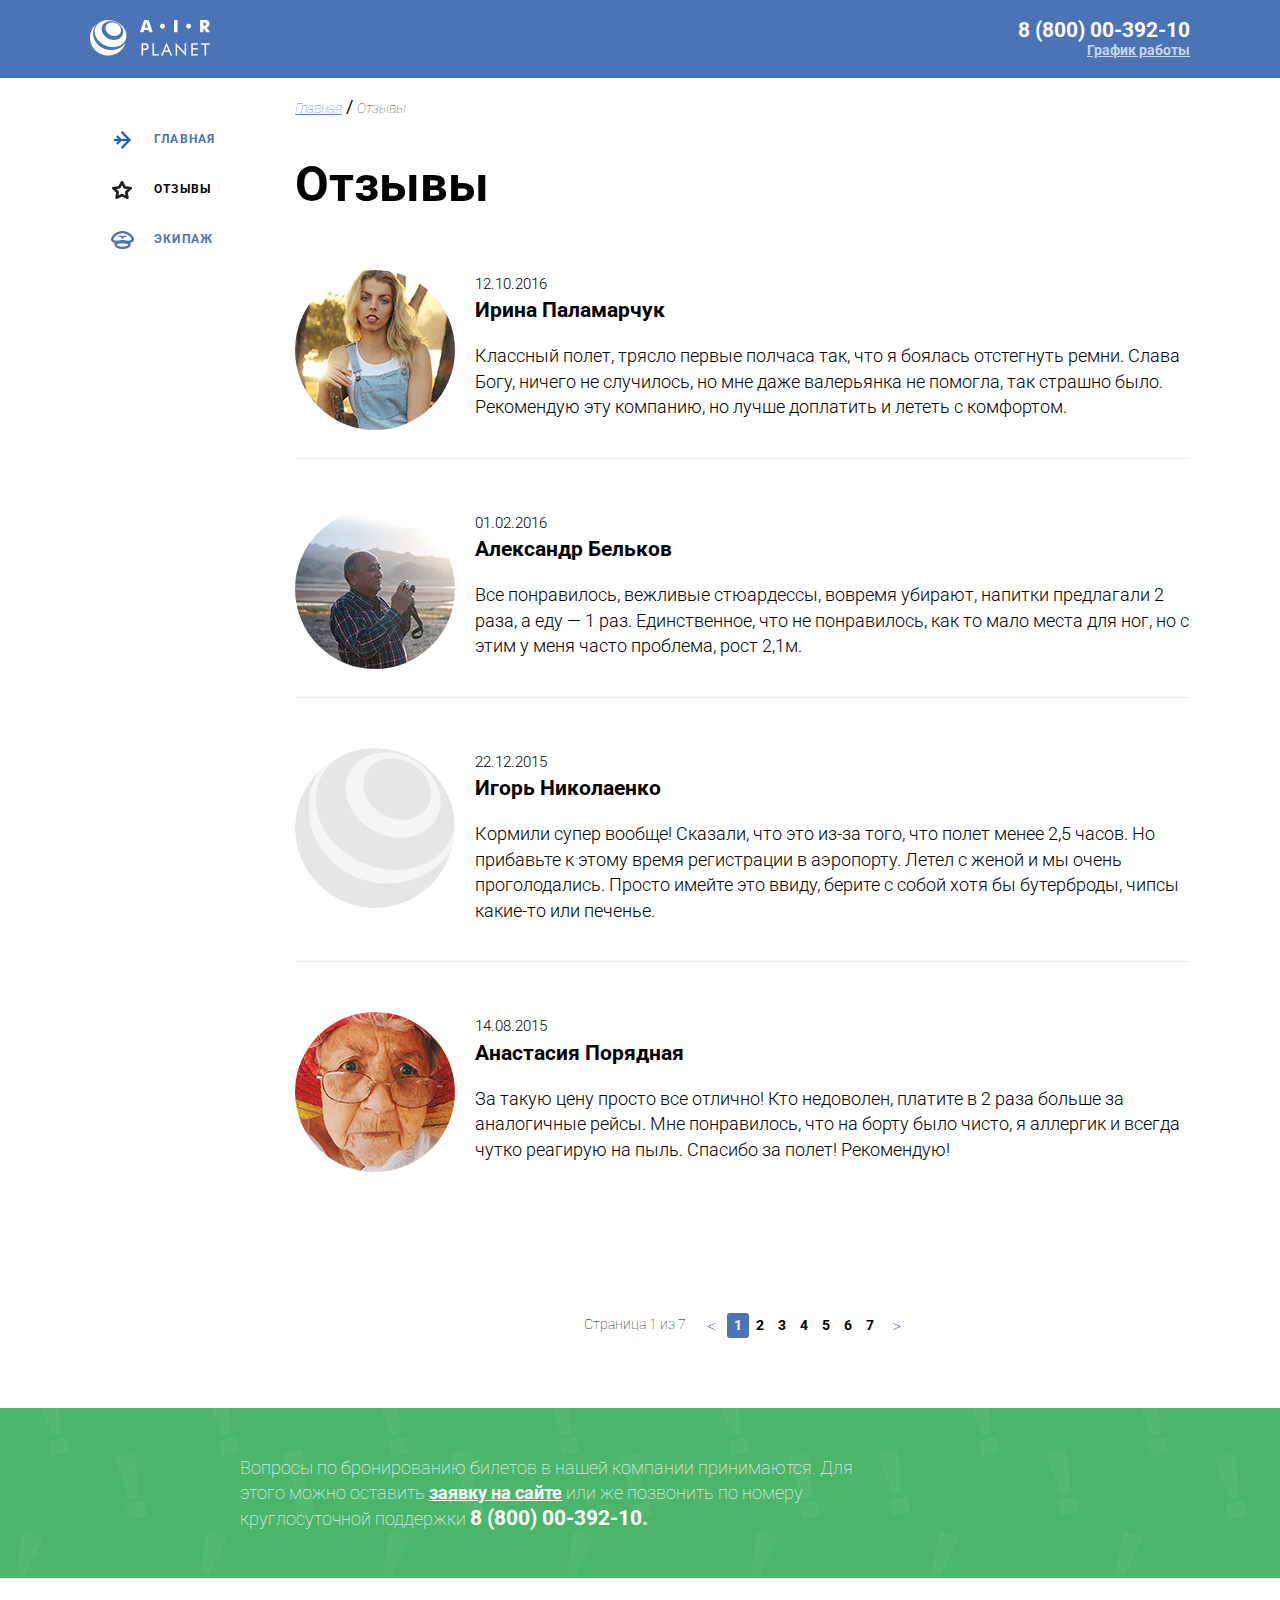
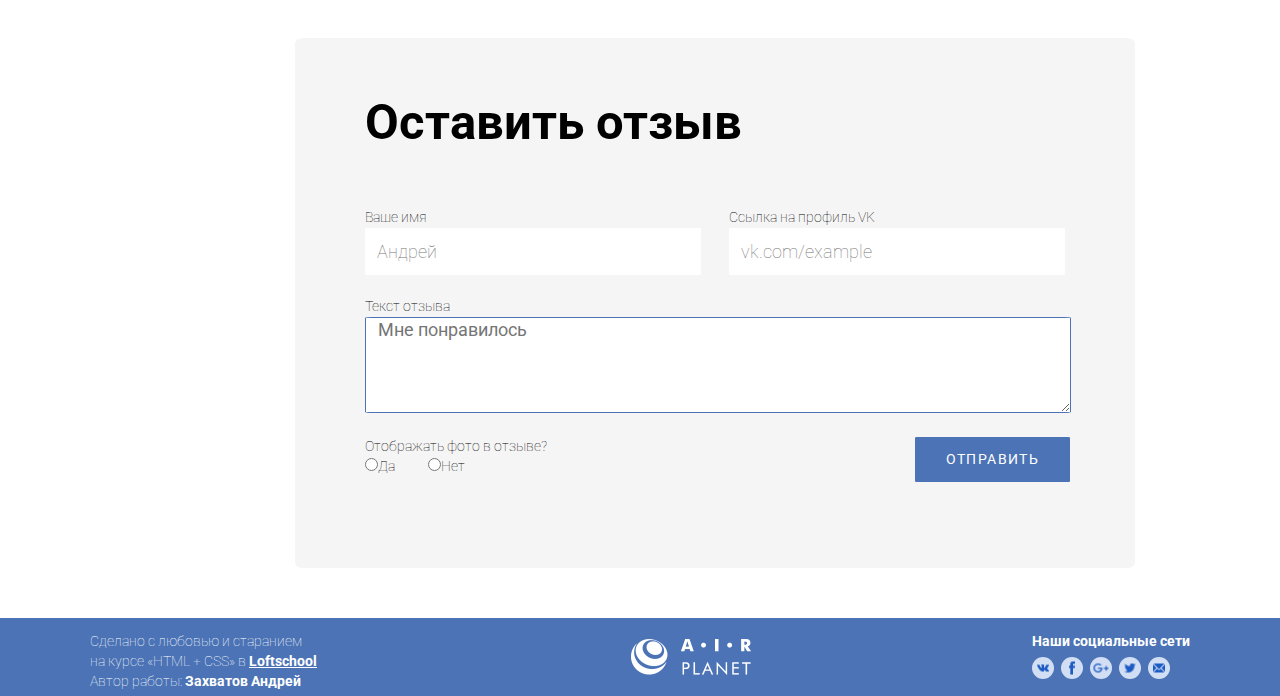
==== commit e67296e8: "сделал паддинги хедеру и футеру, переименовал блок бредкрамбс и добавил разделитель крошек в стили" ====
--- a/comments.html
+++ b/comments.html
@@ -44,14 +44,21 @@
             </nav>
           </aside>
           <main class="main-content">
-            <div class="page__nav">
-              <a href="./index.html" class="main-nav__link">Главная</a> / <a href="./comments.html" class="main-nav__link main-nav__link--enable">Отзывы</a>
-            </div>
+            <nav class="breadcrumbs">
+              <ul class="breadcrumbs__list">
+                <li class="breadcrumbs__item">
+                  <a href="./index.html" class="breadcrumbs__link">Главная</a>
+                </li>
+                <li class="breadcrumbs__item">
+                  <a href="./comments.html" class="breadcrumbs__link breadcrumbs__link--enable">Отзывы</a>
+                </li>
+              </ul>
+            </nav>
             <div class="page__feed">
               <h2 class="section-title">Отзывы</h2>
               <ul class="main-feed__elements">
                 <li class="main-feed__element-body">
-                  <div class="main-feed__body-photo"><img src="../img/comment-1.jpg" class="main-feed__pic" alt="аватар"></div>
+                  <div class="main-feed__body-photo"><img src="./img/comment-1.jpg" class="main-feed__pic" alt="аватар"></div>
                   <div class="main-feed__body-review">
                     <span class="main-feed__review-date">12.10.2016</span>
                     <h3 class="main-feed__review-name">Ирина Паламарчук</h3>
@@ -64,7 +71,7 @@
                   </div>
                 </li>
                 <li class="main-feed__element-body">
-                  <div class="main-feed__body-photo"><img src="../img/comment-2.jpg" class="main-feed__pic" alt="аватар"></div>
+                  <div class="main-feed__body-photo"><img src="./img/comment-2.jpg" class="main-feed__pic" alt="аватар"></div>
                   <div class="main-feed__body-review">
                     <span class="main-feed__review-date">01.02.2016</span>
                     <h3 class="main-feed__review-name">Александр Бельков</h3>
@@ -77,7 +84,7 @@
                   </div>
                 </li>
                 <li class="main-feed__element-body">
-                  <div class="main-feed__body-photo"><img src="../img/comment-3.png" class="main-feed__pic" alt="аватар"></div>
+                  <div class="main-feed__body-photo"><img src="./img/comment-3.png" class="main-feed__pic" alt="аватар"></div>
                   <div class="main-feed__body-review">
                     <span class="main-feed__review-date">22.12.2015</span>
                     <h3 class="main-feed__review-name">Игорь Николаенко</h3>
@@ -90,7 +97,7 @@
                   </div>
                 </li>
                 <li class="main-feed__element-body">
-                  <div class="main-feed__body-photo"><img src="../img/comment-4.jpg" class="main-feed__pic" alt=""></div>
+                  <div class="main-feed__body-photo"><img src="./img/comment-4.jpg" class="main-feed__pic" alt=""></div>
                   <div class="main-feed__body-review">
                     <span class="main-feed__review-date">14.08.2015</span>
                     <h3 class="main-feed__review-name">Анастасия Порядная</h3>
--- a/css/main.css
+++ b/css/main.css
@@ -8,7 +8,7 @@
 @import url('./blocks/main-content.css');
 @import url('./blocks/airplane-image.css');
 @import url('./blocks/section-title.css');
-@import url('./blocks/page__nav.css');
+@import url('./blocks/breadcrumbs.css');
 @import url('./blocks/page__feed.css');
 @import url('./blocks/page__team.css');
 @import url('./blocks/tariffs.css');
